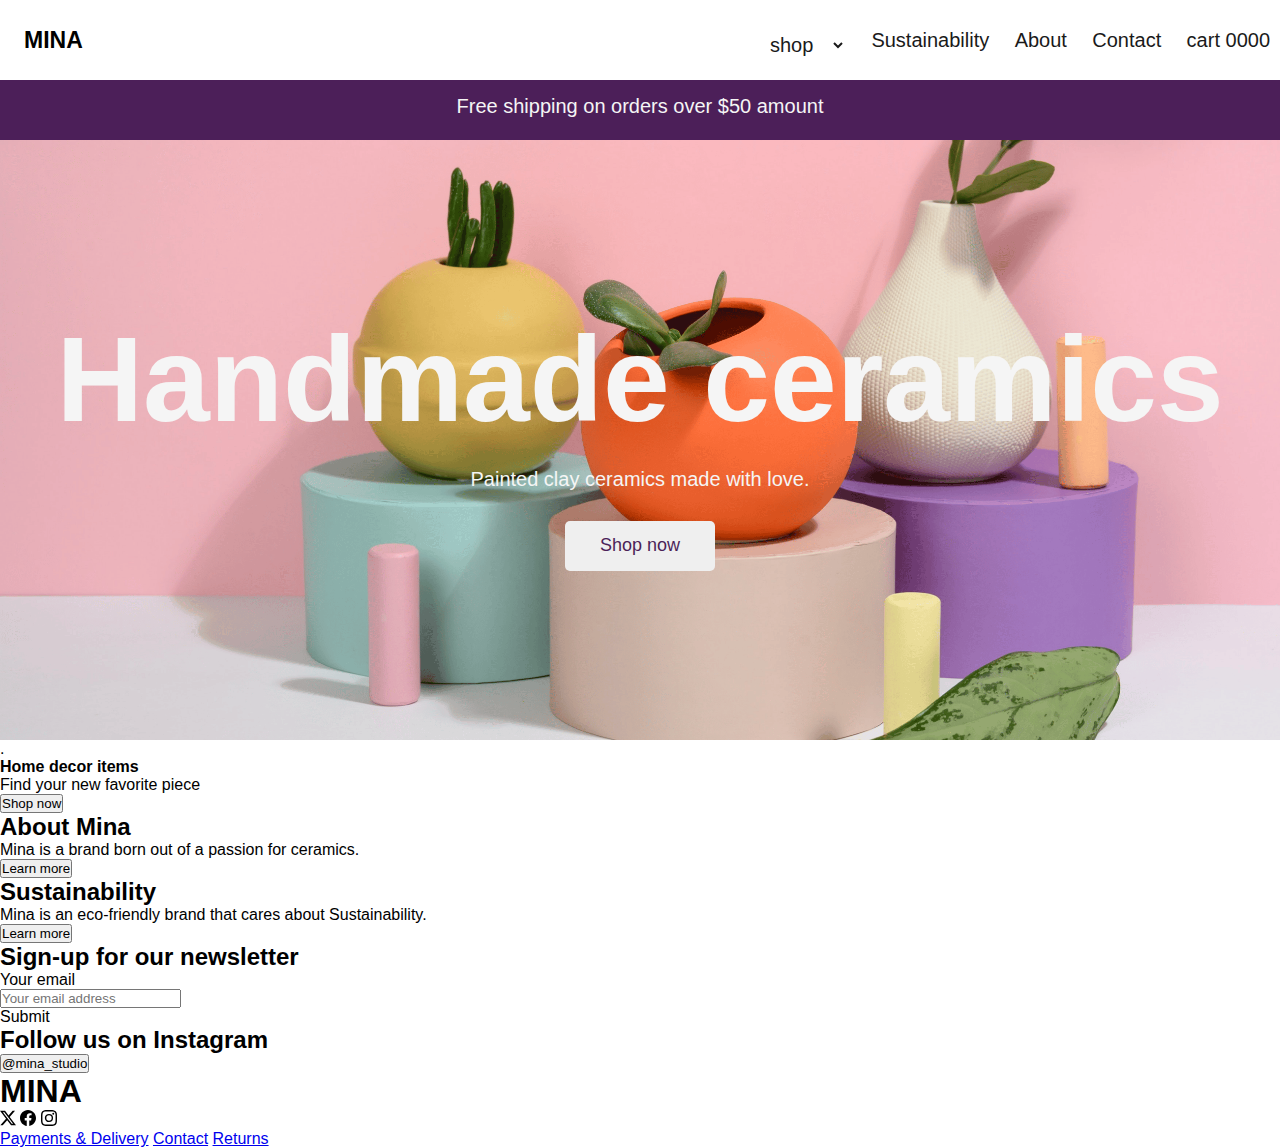
==== a.html @ c206e90a "Patrick" ====
<!DOCTYPE html>
<html lang="en">
    <head>
        <meta charset="UTF-8">
        <meta name="viewport" content="width=device-width, initial-scale=1.0">
        <title>ANOTHER</title>
        <link rel="stylesheet" href="a.css">
        <link href="https://cdn.jsdelivr.net/npm/bootstrap@5.3.2/dist/css/bootstrap.min.css" rel="stylesheet" integrity="sha384-T3c6CoIi6uLrA9TneNEoa7RxnatzjcDSCmG1MXxSR1GAsXEV/Dwwykc2MPK8M2HN" crossorigin="anonymous">
    </head>
    <body>
        <!-- FIRST HEAD -->
        <header>
            <div class="al">
                <div class="a"><h1>MINA</h1></div>
                <div class="r">
                    <select name="" id="">
                        <option value="">shop</option>
                        <option value="">All product</option>
                        <option value="">New collection</option>
                    </select>

                    <a href="">Sustainability</a>
                    <a href="">About</a>
                    <a href="">Contact</a>

                    <div class="">
                        cart 0000
                    </div>
                </div>
            </div>
        </header>

        <!-- SECOND HEAD -->
        <nav class="discount">
            <p>Free shipping on orders over $50 amount</p>
        </nav>

        <!-- HOME -->
        <section class="main">
            <h2 class="q">Handmade ceramics</h2>

            <p class="j">Painted clay ceramics made with love.</p>
                
            <button class="btn-1">Shop now</button>
        </section>

        <!-- MOST SOLD -->
        <section class="features">
            <div class="card">
                <div class="word"></div>
                <div class="pic">
                    <!-- IMAGE 1 -->
                    <div class="one">
                        <div class="tik">
                            <div class="yes"></div>
                        </div>
                        <div class="tok">
                            .
                        </div>
                    </div>

                    <!-- IMAGE 2 -->
                    <div class="two">
                        <div class="tik">
                            <div class="no"></div>
                            
                        </div>
                        <div class="tok"></div>  
                    </div>

                    <!-- IMAGE 3 -->
                    <div class="three">
                        <div class="tik">
                            <div class="maybe"></div>
                        </div>
                        <div class="tok"></div>
                    </div>

                    <!-- IMAGE 4 -->
                    <div class="four">
                        <div class="tik">
                            <div class="ok"></div>
                        </div>
                        <div class="tok"></div>
                    </div>

                </div>
            </div>
        </section>

        <!-- STORE -->
        <section class="explore">
            <div class="decor">
                <h4 class="b">Home decor items</h4>

                <p class="v">Find your new favorite piece</p>

                <button class="btn-1">Shop now</button>
            </div>
        </section>

        <!-- ABOUT -->
        <section class="info">
            <div class="character">
                <div class="first">
                    <div class="picture"></div>
                    <div class="advice">
                        <div class="big-5"><h2 class="dav">About Mina</h2></div>
        
                        <div class="small-1"><p class="id">Mina is a brand born out of a passion for ceramics.</p></div>
        
                        <button class="btn-0">Learn more</button>
                    </div>
                </div>

                <div class="second">
                    <div class="ture"></div>
                    <div class="advice">
                        <div class="big-5"><h2 class="dav">Sustainability</h2></div>
        
                        <div class="small-1"><p class="ido">Mina is an eco-friendly brand that cares about Sustainability.</p></div>
        
                        <button class="btn-0">Learn more</button>
                    </div>
                </div>
            </div>
        </section>

        <!-- SIGN -->
        <section class="sign">
            <div class="login">
                <div class="name"><h2 class="love">Sign-up for our newsletter</h2></div>
                <label for="">Your email</label><br>
                <input type="email" name="" id="alright" placeholder="Your email address">
                <div class="btn-2">Submit</div>
            </div>
        </section>

        <!-- CONTACT -->
        <section class="social">
            <div class="account">
                <div class="blue"><h2 class="love">Follow us on Instagram</h2></div>
                <div class="green">
                    <div class="gree"></div>
                    <div class="reen"></div>
                    <div class="gren"></div>
                </div>

                <button class="btn-0">@mina_studio</button>
            </div>
        </section>

        <!-- END -->
        <footer class="footer">
            <div class="botton">
                <div class="link-1">
                    <div class="bless"><h1>MINA</h1></div>
                    <div class="ing">
                        <svg xmlns="http://www.w3.org/2000/svg" width="16" height="16" fill="currentColor" class="bi bi-twitter-x" viewBox="0 0 16 16">
                            <path d="M12.6.75h2.454l-5.36 6.142L16 15.25h-4.937l-3.867-5.07-4.425 5.07H.316l5.733-6.57L0 .75h5.063l3.495 4.633L12.601.75Zm-.86 13.028h1.36L4.323 2.145H2.865z"/>
                          </svg>

                          <svg xmlns="http://www.w3.org/2000/svg" width="16" height="16" fill="currentColor" class="bi bi-facebook" viewBox="0 0 16 16">
                            <path d="M16 8.049c0-4.446-3.582-8.05-8-8.05C3.58 0-.002 3.603-.002 8.05c0 4.017 2.926 7.347 6.75 7.951v-5.625h-2.03V8.05H6.75V6.275c0-2.017 1.195-3.131 3.022-3.131.876 0 1.791.157 1.791.157v1.98h-1.009c-.993 0-1.303.621-1.303 1.258v1.51h2.218l-.354 2.326H9.25V16c3.824-.604 6.75-3.934 6.75-7.951"/>
                          </svg>

                        <svg xmlns="http://www.w3.org/2000/svg" width="16" height="16" fill="currentColor" class="bi bi-instagram" viewBox="0 0 16 16">
                            <path d="M8 0C5.829 0 5.556.01 4.703.048 3.85.088 3.269.222 2.76.42a3.9 3.9 0 0 0-1.417.923A3.9 3.9 0 0 0 .42 2.76C.222 3.268.087 3.85.048 4.7.01 5.555 0 5.827 0 8.001c0 2.172.01 2.444.048 3.297.04.852.174 1.433.372 1.942.205.526.478.972.923 1.417.444.445.89.719 1.416.923.51.198 1.09.333 1.942.372C5.555 15.99 5.827 16 8 16s2.444-.01 3.298-.048c.851-.04 1.434-.174 1.943-.372a3.9 3.9 0 0 0 1.416-.923c.445-.445.718-.891.923-1.417.197-.509.332-1.09.372-1.942C15.99 10.445 16 10.173 16 8s-.01-2.445-.048-3.299c-.04-.851-.175-1.433-.372-1.941a3.9 3.9 0 0 0-.923-1.417A3.9 3.9 0 0 0 13.24.42c-.51-.198-1.092-.333-1.943-.372C10.443.01 10.172 0 7.998 0zm-.717 1.442h.718c2.136 0 2.389.007 3.232.046.78.035 1.204.166 1.486.275.373.145.64.319.92.599s.453.546.598.92c.11.281.24.705.275 1.485.039.843.047 1.096.047 3.231s-.008 2.389-.047 3.232c-.035.78-.166 1.203-.275 1.485a2.5 2.5 0 0 1-.599.919c-.28.28-.546.453-.92.598-.28.11-.704.24-1.485.276-.843.038-1.096.047-3.232.047s-2.39-.009-3.233-.047c-.78-.036-1.203-.166-1.485-.276a2.5 2.5 0 0 1-.92-.598 2.5 2.5 0 0 1-.6-.92c-.109-.281-.24-.705-.275-1.485-.038-.843-.046-1.096-.046-3.233s.008-2.388.046-3.231c.036-.78.166-1.204.276-1.486.145-.373.319-.64.599-.92s.546-.453.92-.598c.282-.11.705-.24 1.485-.276.738-.034 1.024-.044 2.515-.045zm4.988 1.328a.96.96 0 1 0 0 1.92.96.96 0 0 0 0-1.92m-4.27 1.122a4.109 4.109 0 1 0 0 8.217 4.109 4.109 0 0 0 0-8.217m0 1.441a2.667 2.667 0 1 1 0 5.334 2.667 2.667 0 0 1 0-5.334"/>
                        </svg>
                    </div>
                </div>
                <div class="link-2">
                    <a href="#" class="money" style="padding-top: 6%;">Payments & Delivery</a>
                    <a href="#" class="money">Contact</a>
                    <a href="#" class="money">Returns</a>
                </div>
            </div>
        </footer>
        <script src="https://cdn.jsdelivr.net/npm/bootstrap@5.3.2/dist/js/bootstrap.bundle.min.js" integrity="sha384-C6RzsynM9kWDrMNeT87bh95OGNyZPhcTNXj1NW7RuBCsyN/o0jlpcV8Qyq46cDfL" crossorigin="anonymous"></script>
    </body>
</html>
---- a.css ----
*{
    margin: 0;
    padding: 0;
    box-sizing: border-box;
    font-family: sans-serif;
}

.al {
    display: flex;
    justify-content: space-between;
    background-color: transparent;
    padding: 25px 10px;
    height: 80px;
}

.a{
    width: 10%;
    height: 40px;
    /* background-color: pink; */
}

.a h1 {
    /* font-family: sans-serif; */
    font-weight: 900;
    font-size: 23px;
    padding: 2px;
    padding-left: 14px;
}

.r {
    width: 40%;
    height: 40px;
    background-color: transparent;
    display: flex;
    color: rgb(26, 26, 26);
    justify-content: space-between;
}

.r a{
    color: rgb(26, 26, 26);
    font-size: 20px;
    text-decoration: none;
    margin-top: 4px;
}

.r select{
    border: none;
    background-color: transparent;
    color: rgb(26, 26, 26);
    font-size: 20px;
    width: 80px;
}

.r div{
    margin-top: 4px;
    font-size: 20px;
}

.discount {
    width: 100%;
    height: 60px;
    background-color: rgb(76, 31, 89);
}

.discount p{
    text-align: center;
    color: whitesmoke;
    font-size: 20px;
    font-weight: 300;
    padding-top: 15px;
}

.main {
    width: 100%;
    height: 600px;
    background-image: url(assets/images/mainframe.jpg);
    background-size: cover;
    display: flex;
    flex-direction: column;
    justify-content: center;
    align-items: center;
    gap: 20px;
}

.main h2{
    font-size: 120px;
    color: whitesmoke;
}

.main p{
    font-size: 20px;
    color: whitesmoke;
}

.main button{
    width: 150px;
    height: 50px;
    font-size: 18px;
    color: rgb(76, 31, 89);
    border: none;
    border-radius: 5px;
    margin-top: 10px;
}
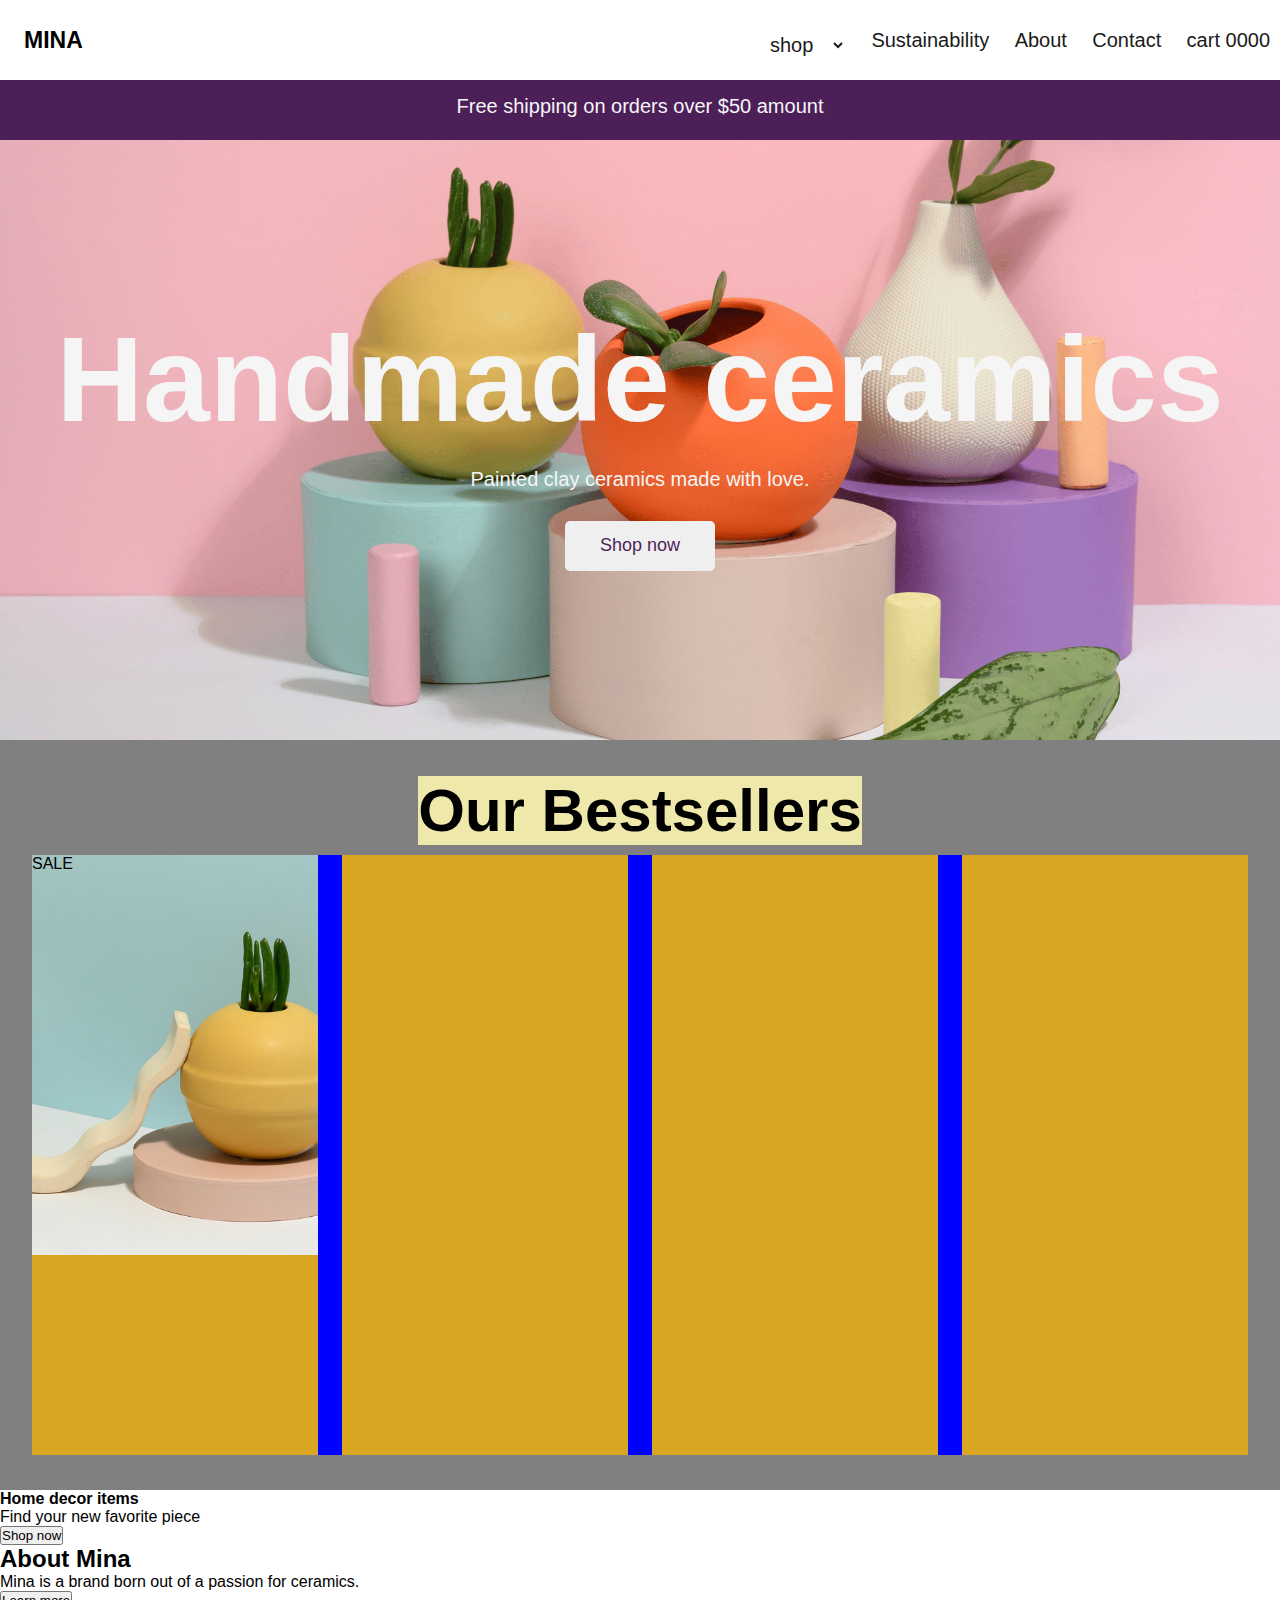
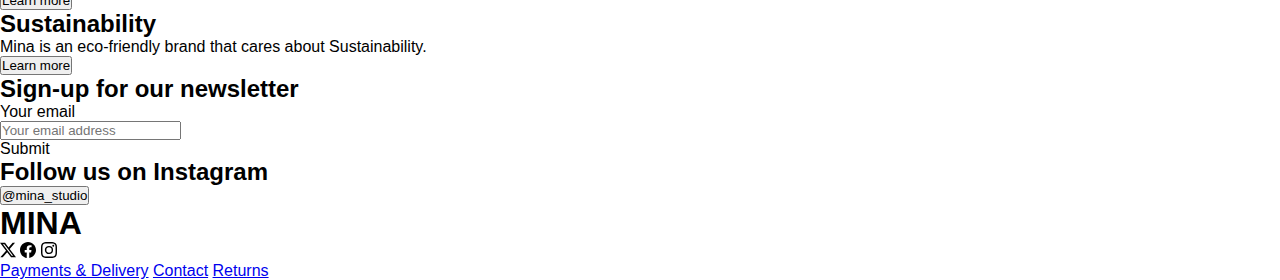
==== commit bad1c3ff: "pat" ====
--- a/a.html
+++ b/a.html
@@ -46,46 +46,24 @@
 
         <!-- MOST SOLD -->
         <section class="features">
-            <div class="card">
-                <div class="word"></div>
-                <div class="pic">
-                    <!-- IMAGE 1 -->
+                <h1>Our Bestsellers</h1>
+                <div class="features-cards">
+                    <!-- IMAGE-1 -->
                     <div class="one">
-                        <div class="tik">
-                            <div class="yes"></div>
-                        </div>
-                        <div class="tok">
-                            .
+                        <div class="pic">
+                            <p>SALE</p>
                         </div>
                     </div>
 
-                    <!-- IMAGE 2 -->
-                    <div class="two">
-                        <div class="tik">
-                            <div class="no"></div>
-                            
-                        </div>
-                        <div class="tok"></div>  
-                    </div>
+                    <!-- IMAGE-2 -->
+                    <div></div>
 
-                    <!-- IMAGE 3 -->
-                    <div class="three">
-                        <div class="tik">
-                            <div class="maybe"></div>
-                        </div>
-                        <div class="tok"></div>
-                    </div>
+                    <!-- IMAGE-3 -->
+                    <div></div>
 
-                    <!-- IMAGE 4 -->
-                    <div class="four">
-                        <div class="tik">
-                            <div class="ok"></div>
-                        </div>
-                        <div class="tok"></div>
-                    </div>
-
+                    <!-- IMAGE-4 -->
+                    <div></div>
                 </div>
-            </div>
         </section>
 
         <!-- STORE -->
--- a/a.css
+++ b/a.css
@@ -102,3 +102,39 @@
     margin-top: 10px;
 }
 
+.features{
+    width: 100%;
+    height: 750px;
+    background-color: gray;
+    display: flex;
+    flex-direction: column;
+    justify-content: center;
+    align-items: center;
+    gap: 10px;
+}
+
+.features h1{
+    background-color: palegoldenrod;
+    font-size: 60px;
+}
+
+.features .features-cards{
+    width: 95%;
+    height: 600px;
+    background-color: blue;
+    display: flex;
+    justify-content: space-between;
+}
+
+.features .features-cards div{
+    width: 23.5%;
+    height: 600px;
+    background-color: goldenrod;
+}
+
+.features-cards .one .pic{
+    width: 100%;
+    height: 400px;
+    background-image: url(assets/images/candyflowerpot.jpg);
+    background-size: cover;   
+}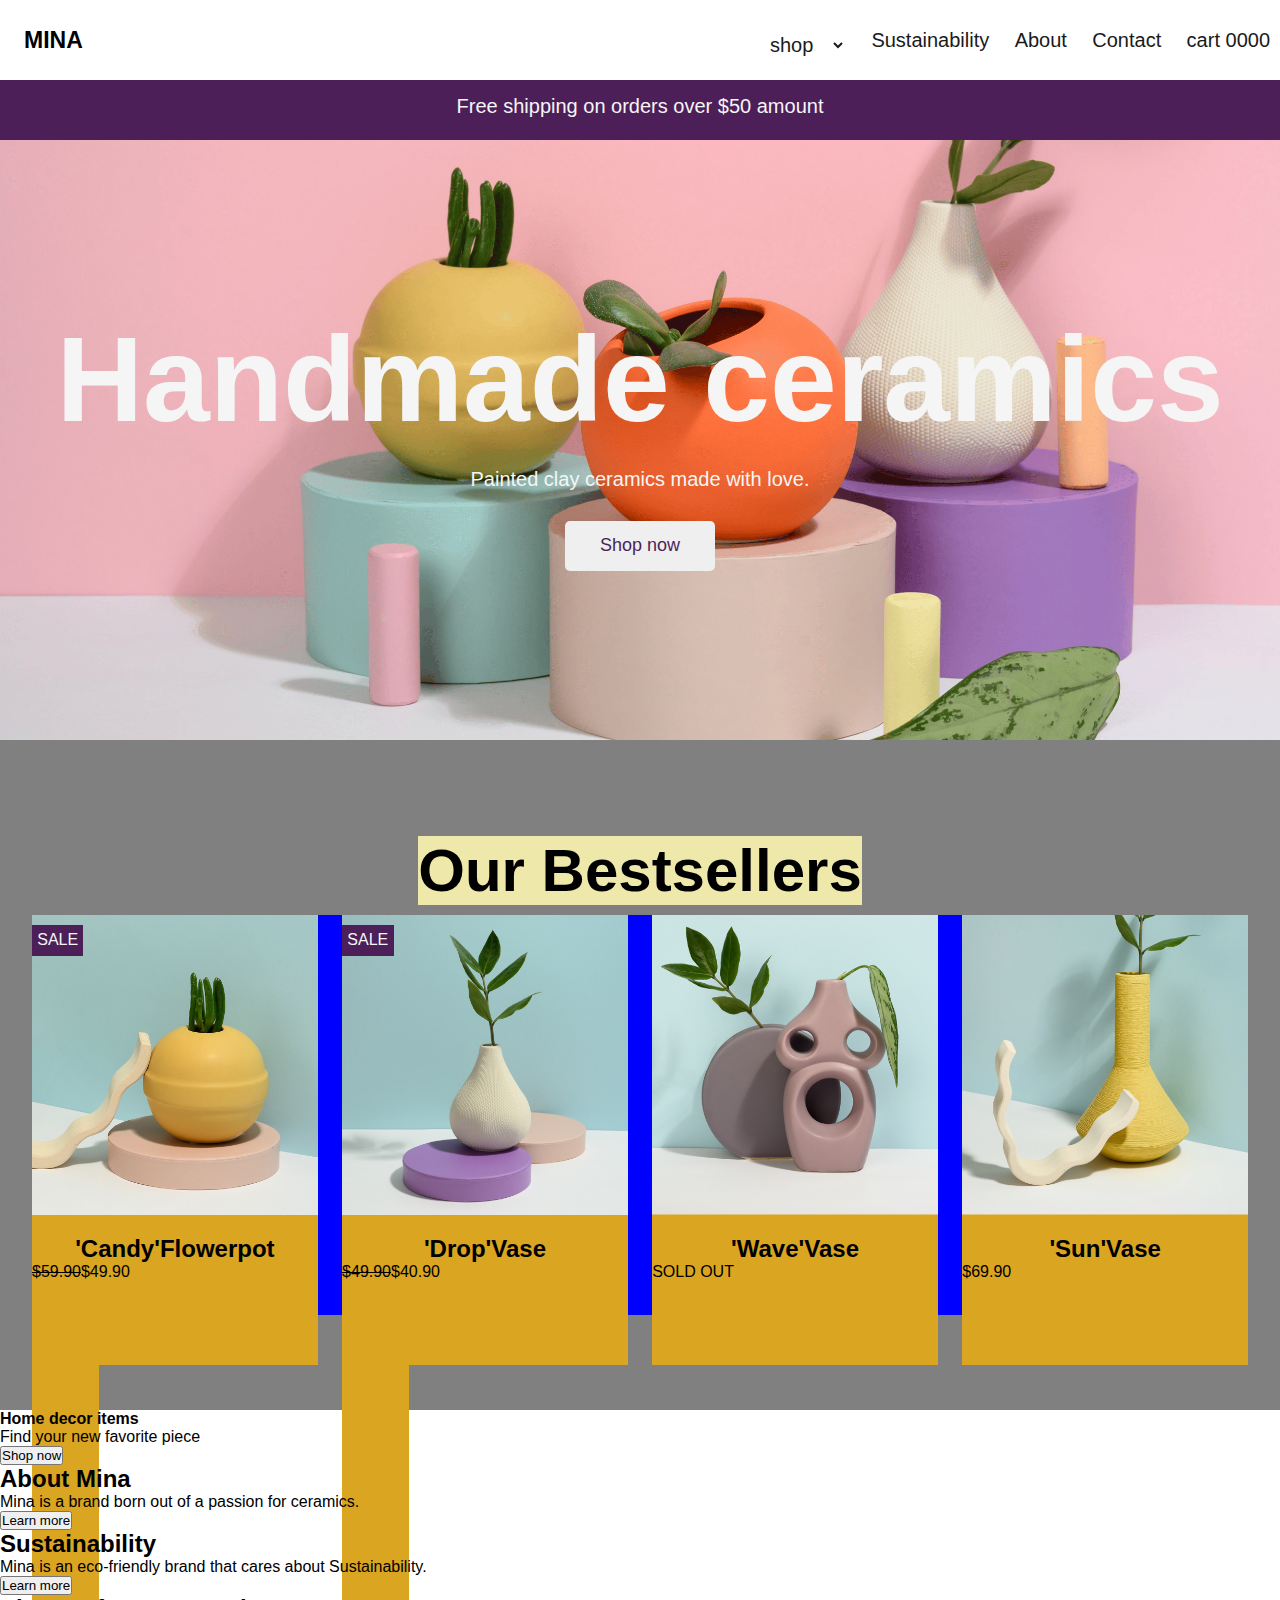
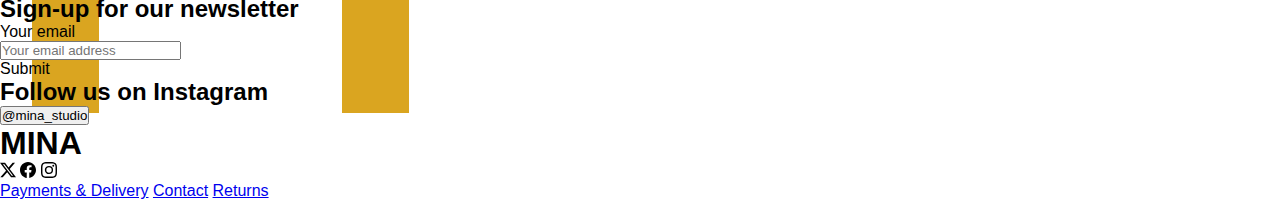
==== commit 9c63c0ed: "learn" ====
--- a/a.html
+++ b/a.html
@@ -51,18 +51,44 @@
                     <!-- IMAGE-1 -->
                     <div class="one">
                         <div class="pic">
-                            <p>SALE</p>
+                            <p class="sale">SALE</p>
+                        </div>
+                        <h2>'Candy'Flowerpot</h2>
+
+                        <div class="amount">
+                            <p class="line">$59.90</p>
+                            <p class="non">$49.90</p>
                         </div>
                     </div>
 
                     <!-- IMAGE-2 -->
-                    <div></div>
+                    <div class="two">
+                        <div class="pic">
+                            <p class="sale" >SALE</p>
+                        </div>
+                        <h2>'Drop'Vase</h2>
+
+                        <div class="amount">
+                            <p class="line">$49.90</p>
+                            <p class="non">$40.90</p>
+                        </div>
+                    </div>
 
                     <!-- IMAGE-3 -->
-                    <div></div>
+                    <div class="three">
+                        <div class="pic">
+                        </div>
+                        <h2>'Wave'Vase</h2>
+                        <p class="">SOLD OUT</p>
+                    </div>
 
                     <!-- IMAGE-4 -->
-                    <div></div>
+                    <div class="four">
+                        <div class="pic">
+                        </div>
+                        <h2>'Sun'Vase</h2>
+                        <p class="">$69.90</p>
+                    </div>
                 </div>
         </section>
 
--- a/a.css
+++ b/a.css
@@ -104,7 +104,7 @@
 
 .features{
     width: 100%;
-    height: 750px;
+    height: 670px;
     background-color: gray;
     display: flex;
     flex-direction: column;
@@ -120,7 +120,7 @@
 
 .features .features-cards{
     width: 95%;
-    height: 600px;
+    height: 400px;
     background-color: blue;
     display: flex;
     justify-content: space-between;
@@ -128,13 +128,85 @@
 
 .features .features-cards div{
     width: 23.5%;
-    height: 600px;
+    height: 450px;
     background-color: goldenrod;
 }
 
 .features-cards .one .pic{
     width: 100%;
-    height: 400px;
+    height: 300px;
     background-image: url(assets/images/candyflowerpot.jpg);
     background-size: cover;   
+    padding-top: 10px;
+}
+
+.features-cards .one .sale {
+    width: 18%;
+    height: 11%;
+    background-color: rgb(76, 31, 89);
+    display: flex;
+    justify-content: center;
+    align-items: center;
+    color: whitesmoke;
+}
+
+ .features-cards .amount{
+    display: flex;
+    justify-content: space-between;
+    flex-direction: row;
+    width: 100%;
+    height: 5%;
+    background: #000;
+    background-color: green;
+} 
+
+.features-cards .amount .line{
+    display: flex;
+    justify-content: space-between;
+    flex-direction: row;
+    text-decoration: line-through;
+} 
+
+.features-cards .amount .non{
+    float: right;
+    display: flex; 
+    justify-content: center; 
+}
+
+.features-cards .two .pic{
+    width: 100%;
+    height: 300px;
+    background-image: url(assets/images/dropvase.jpg);
+    background-size: cover;   
+    padding-top: 10px;
+}
+
+.features-cards h2{
+    display: flex;
+    justify-content: center;
+    margin-top: 7%;
+}
+
+.features-cards .two .sale {
+    width: 18%;
+    height: 11%;
+    background-color: rgb(76, 31, 89);
+    display: flex;
+    justify-content: center;
+    align-items: center;
+    color: whitesmoke;
+}
+
+.features-cards .three .pic{
+    width: 100%;
+    height: 300px;
+    background-image: url(assets/images/wavevast.jpg);
+    background-size: cover;   
+}
+
+.features-cards .four .pic{
+    width: 100%;
+    height: 300px;
+    background-image: url(assets/images/sunvase.jpg);
+    background-size: cover;   
 }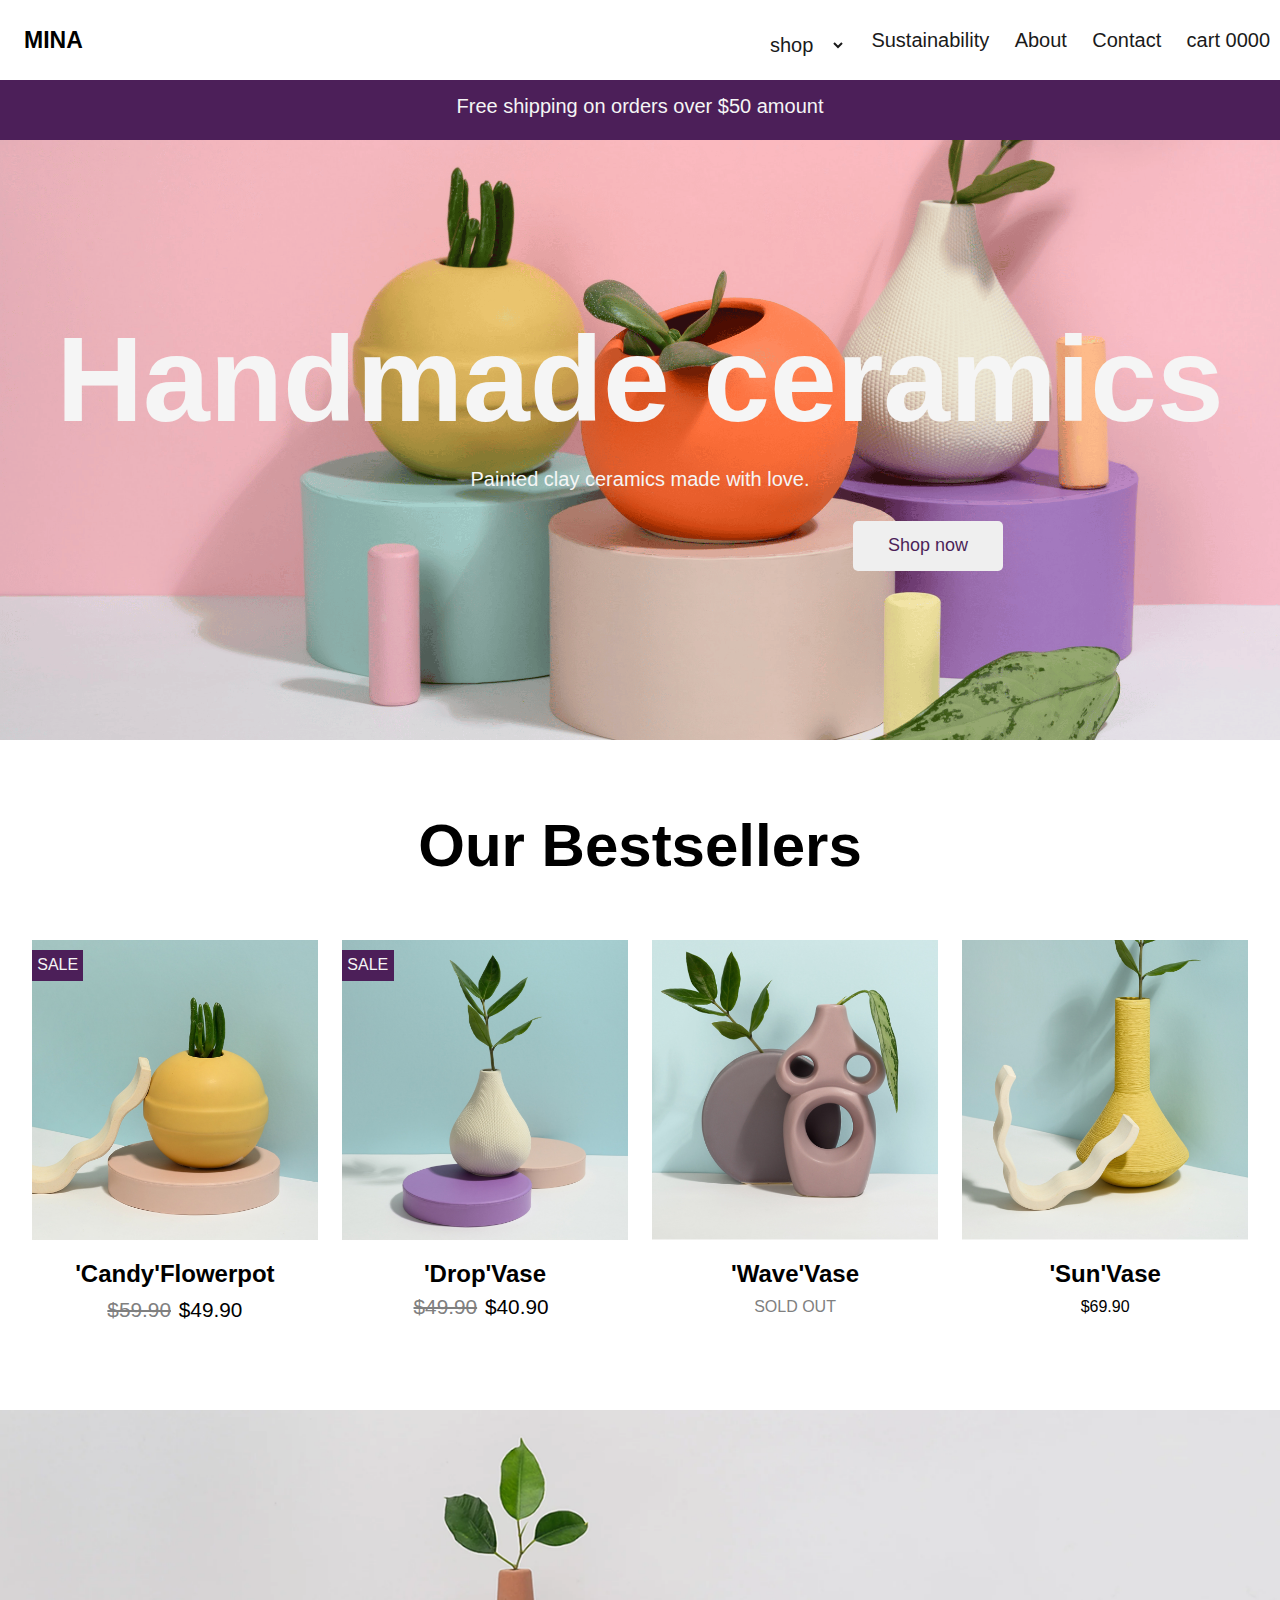
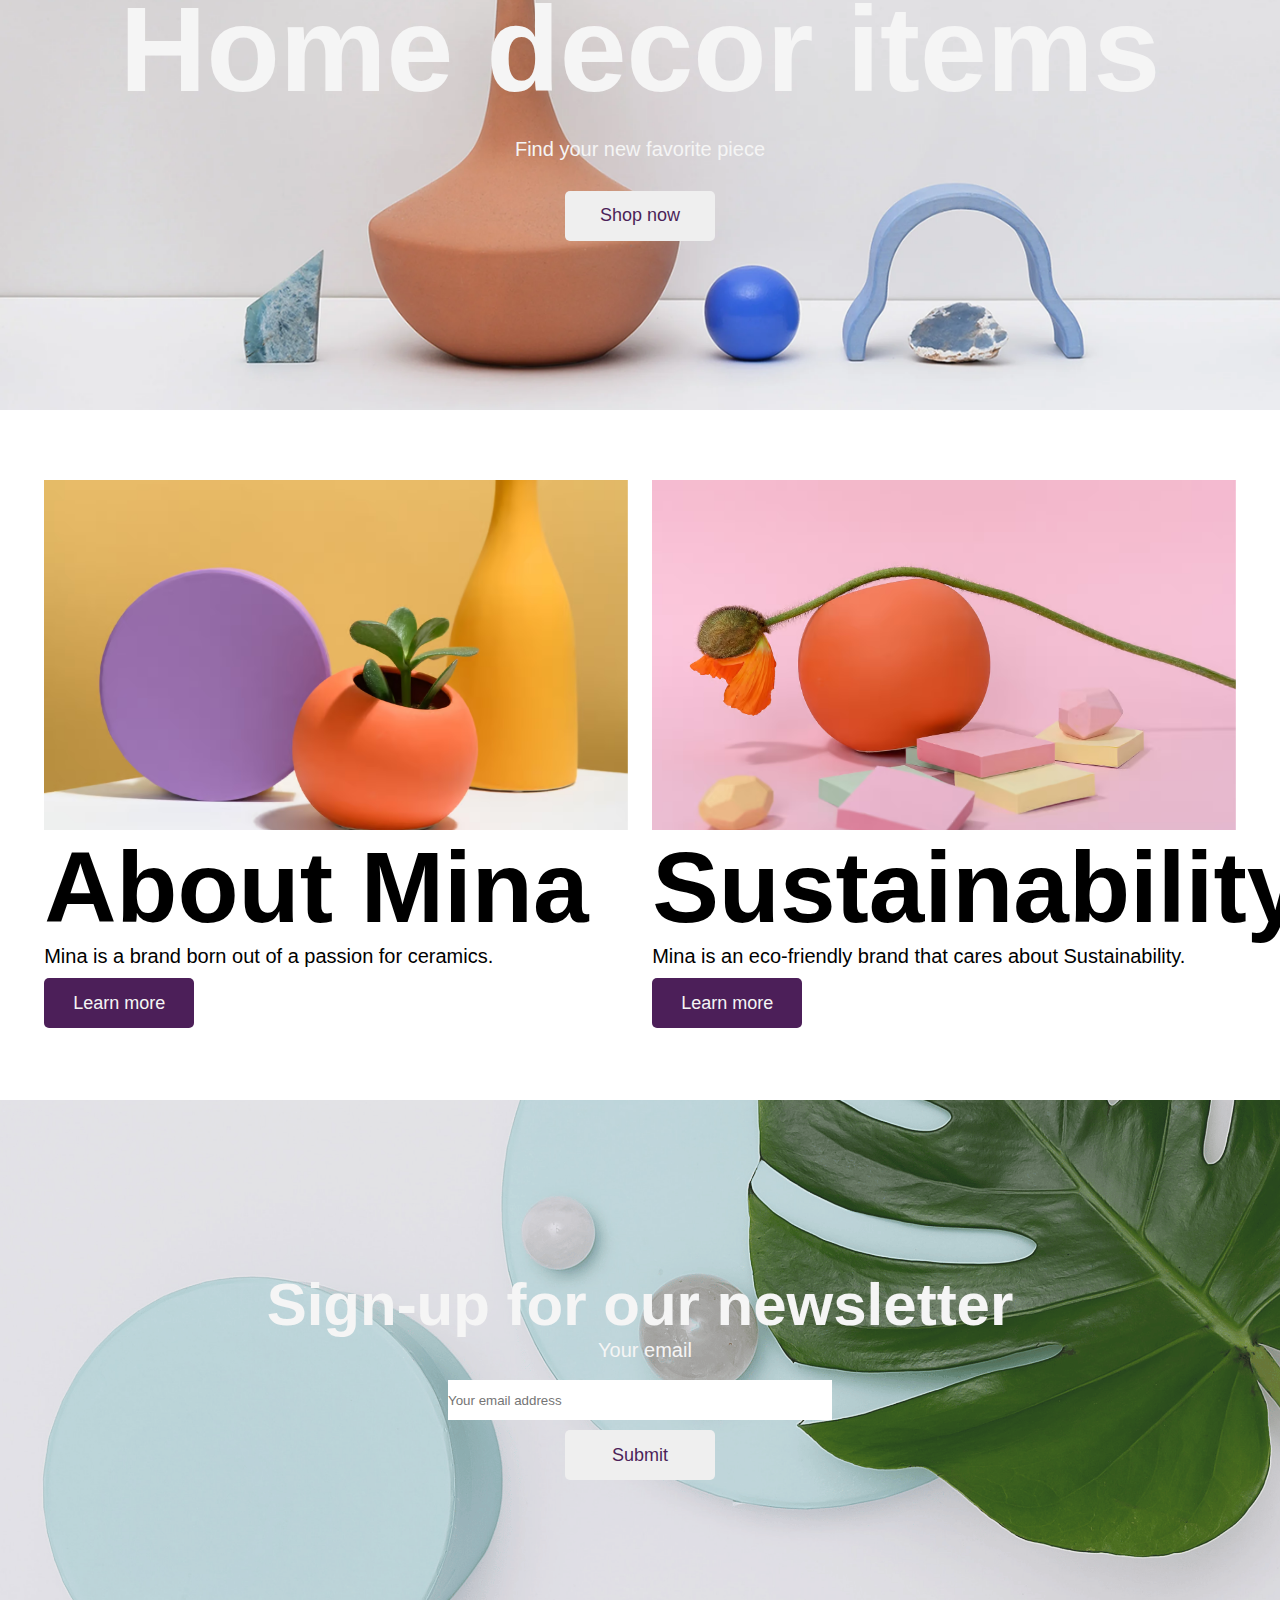
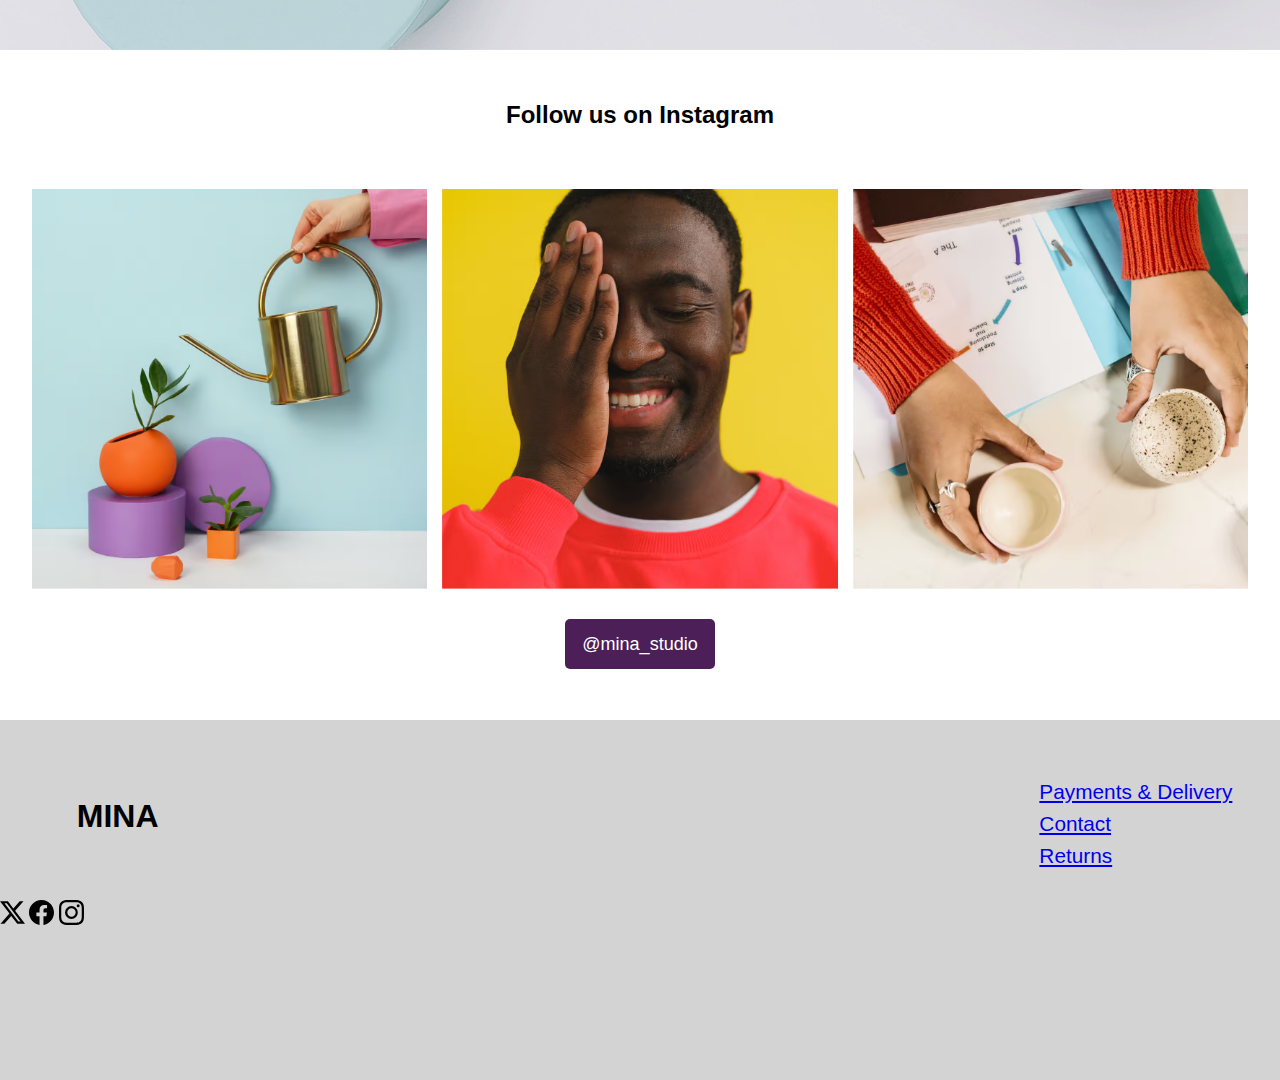
==== commit fc489d50: "Lucia" ====
--- a/a.html
+++ b/a.html
@@ -55,9 +55,13 @@
                         </div>
                         <h2>'Candy'Flowerpot</h2>
 
-                        <div class="amount">
-                            <p class="line">$59.90</p>
-                            <p class="non">$49.90</p>
+                        <div class="contai">
+                            <div class="div-1" >
+                                <p class="car">$59.90</p>
+                            </div>
+                            <div class="div-2">
+                                <p class="car">$49.90</p>
+                            </div>
                         </div>
                     </div>
 
@@ -68,9 +72,13 @@
                         </div>
                         <h2>'Drop'Vase</h2>
 
-                        <div class="amount">
-                            <p class="line">$49.90</p>
-                            <p class="non">$40.90</p>
+                        <div class="contai">
+                            <div class="div-1" id="car">
+                                <p>$49.90</p>
+                            </div>
+                            <div class="div-2" id="car">
+                                <p>$40.90</p>
+                            </div>
                         </div>
                     </div>
 
@@ -79,7 +87,7 @@
                         <div class="pic">
                         </div>
                         <h2>'Wave'Vase</h2>
-                        <p class="">SOLD OUT</p>
+                        <p class="car" style="color: gray;">SOLD OUT</p>
                     </div>
 
                     <!-- IMAGE-4 -->
@@ -87,20 +95,18 @@
                         <div class="pic">
                         </div>
                         <h2>'Sun'Vase</h2>
-                        <p class="">$69.90</p>
+                        <p class="car">$69.90</p>
                     </div>
                 </div>
         </section>
 
         <!-- STORE -->
         <section class="explore">
-            <div class="decor">
-                <h4 class="b">Home decor items</h4>
+                <h2>Home decor items</h2>
 
-                <p class="v">Find your new favorite piece</p>
+                <p>Find your new favorite piece</p>
 
-                <button class="btn-1">Shop now</button>
-            </div>
+                <button>Shop now</button>
         </section>
 
         <!-- ABOUT -->
@@ -109,22 +115,22 @@
                 <div class="first">
                     <div class="picture"></div>
                     <div class="advice">
-                        <div class="big-5"><h2 class="dav">About Mina</h2></div>
+                        <h2>About Mina</h2>
         
-                        <div class="small-1"><p class="id">Mina is a brand born out of a passion for ceramics.</p></div>
+                        <p>Mina is a brand born out of a passion for ceramics.</p>
         
-                        <button class="btn-0">Learn more</button>
+                        <button>Learn more</button>
                     </div>
                 </div>
 
                 <div class="second">
                     <div class="ture"></div>
                     <div class="advice">
-                        <div class="big-5"><h2 class="dav">Sustainability</h2></div>
+                        <h2>Sustainability</h2>
         
-                        <div class="small-1"><p class="ido">Mina is an eco-friendly brand that cares about Sustainability.</p></div>
+                        <p>Mina is an eco-friendly brand that cares about Sustainability.</p>
         
-                        <button class="btn-0">Learn more</button>
+                        <button>Learn more</button>
                     </div>
                 </div>
             </div>
@@ -132,26 +138,24 @@
 
         <!-- SIGN -->
         <section class="sign">
-            <div class="login">
-                <div class="name"><h2 class="love">Sign-up for our newsletter</h2></div>
+                <h2>Sign-up for our newsletter</h2>
                 <label for="">Your email</label><br>
                 <input type="email" name="" id="alright" placeholder="Your email address">
-                <div class="btn-2">Submit</div>
-            </div>
+                <button>Submit</button>
         </section>
 
         <!-- CONTACT -->
         <section class="social">
-            <div class="account">
-                <div class="blue"><h2 class="love">Follow us on Instagram</h2></div>
+            <div class="alright">
+                <h2 class="love">Follow us on Instagram</h2></div>
                 <div class="green">
                     <div class="gree"></div>
                     <div class="reen"></div>
                     <div class="gren"></div>
                 </div>
 
-                <button class="btn-0">@mina_studio</button>
-            </div>
+                <button>@mina_studio</button>
+                </div>
         </section>
 
         <!-- END -->
@@ -160,15 +164,15 @@
                 <div class="link-1">
                     <div class="bless"><h1>MINA</h1></div>
                     <div class="ing">
-                        <svg xmlns="http://www.w3.org/2000/svg" width="16" height="16" fill="currentColor" class="bi bi-twitter-x" viewBox="0 0 16 16">
+                        <svg xmlns="http://www.w3.org/2000/svg" width="25" height="25" fill="currentColor" class="bi bi-twitter-x" viewBox="0 0 16 16">
                             <path d="M12.6.75h2.454l-5.36 6.142L16 15.25h-4.937l-3.867-5.07-4.425 5.07H.316l5.733-6.57L0 .75h5.063l3.495 4.633L12.601.75Zm-.86 13.028h1.36L4.323 2.145H2.865z"/>
                           </svg>
 
-                          <svg xmlns="http://www.w3.org/2000/svg" width="16" height="16" fill="currentColor" class="bi bi-facebook" viewBox="0 0 16 16">
+                          <svg xmlns="http://www.w3.org/2000/svg" width="25" height="25" fill="currentColor" class="bi bi-facebook" viewBox="0 0 16 16">
                             <path d="M16 8.049c0-4.446-3.582-8.05-8-8.05C3.58 0-.002 3.603-.002 8.05c0 4.017 2.926 7.347 6.75 7.951v-5.625h-2.03V8.05H6.75V6.275c0-2.017 1.195-3.131 3.022-3.131.876 0 1.791.157 1.791.157v1.98h-1.009c-.993 0-1.303.621-1.303 1.258v1.51h2.218l-.354 2.326H9.25V16c3.824-.604 6.75-3.934 6.75-7.951"/>
                           </svg>
 
-                        <svg xmlns="http://www.w3.org/2000/svg" width="16" height="16" fill="currentColor" class="bi bi-instagram" viewBox="0 0 16 16">
+                        <svg xmlns="http://www.w3.org/2000/svg" width="25" height="25" fill="currentColor" class="bi bi-instagram" viewBox="0 0 16 16">
                             <path d="M8 0C5.829 0 5.556.01 4.703.048 3.85.088 3.269.222 2.76.42a3.9 3.9 0 0 0-1.417.923A3.9 3.9 0 0 0 .42 2.76C.222 3.268.087 3.85.048 4.7.01 5.555 0 5.827 0 8.001c0 2.172.01 2.444.048 3.297.04.852.174 1.433.372 1.942.205.526.478.972.923 1.417.444.445.89.719 1.416.923.51.198 1.09.333 1.942.372C5.555 15.99 5.827 16 8 16s2.444-.01 3.298-.048c.851-.04 1.434-.174 1.943-.372a3.9 3.9 0 0 0 1.416-.923c.445-.445.718-.891.923-1.417.197-.509.332-1.09.372-1.942C15.99 10.445 16 10.173 16 8s-.01-2.445-.048-3.299c-.04-.851-.175-1.433-.372-1.941a3.9 3.9 0 0 0-.923-1.417A3.9 3.9 0 0 0 13.24.42c-.51-.198-1.092-.333-1.943-.372C10.443.01 10.172 0 7.998 0zm-.717 1.442h.718c2.136 0 2.389.007 3.232.046.78.035 1.204.166 1.486.275.373.145.64.319.92.599s.453.546.598.92c.11.281.24.705.275 1.485.039.843.047 1.096.047 3.231s-.008 2.389-.047 3.232c-.035.78-.166 1.203-.275 1.485a2.5 2.5 0 0 1-.599.919c-.28.28-.546.453-.92.598-.28.11-.704.24-1.485.276-.843.038-1.096.047-3.232.047s-2.39-.009-3.233-.047c-.78-.036-1.203-.166-1.485-.276a2.5 2.5 0 0 1-.92-.598 2.5 2.5 0 0 1-.6-.92c-.109-.281-.24-.705-.275-1.485-.038-.843-.046-1.096-.046-3.233s.008-2.388.046-3.231c.036-.78.166-1.204.276-1.486.145-.373.319-.64.599-.92s.546-.453.92-.598c.282-.11.705-.24 1.485-.276.738-.034 1.024-.044 2.515-.045zm4.988 1.328a.96.96 0 1 0 0 1.92.96.96 0 0 0 0-1.92m-4.27 1.122a4.109 4.109 0 1 0 0 8.217 4.109 4.109 0 0 0 0-8.217m0 1.441a2.667 2.667 0 1 1 0 5.334 2.667 2.667 0 0 1 0-5.334"/>
                         </svg>
                     </div>
--- a/a.css
+++ b/a.css
@@ -70,6 +70,7 @@
     padding-top: 15px;
 }
 
+/* HOME */
 .main {
     width: 100%;
     height: 600px;
@@ -102,10 +103,11 @@
     margin-top: 10px;
 }
 
+/* MOST SOLD */
 .features{
     width: 100%;
     height: 670px;
-    background-color: gray;
+    background-color: transparent;
     display: flex;
     flex-direction: column;
     justify-content: center;
@@ -114,22 +116,41 @@
 }
 
 .features h1{
-    background-color: palegoldenrod;
+    background-color: transparent;
     font-size: 60px;
 }
 
 .features .features-cards{
     width: 95%;
     height: 400px;
-    background-color: blue;
+    margin-top: 50px;
+    background-color: transparent;
     display: flex;
     justify-content: space-between;
 }
 
-.features .features-cards div{
+.features .features-cards .one{
     width: 23.5%;
     height: 450px;
-    background-color: goldenrod;
+    background-color: transparent;
+}
+
+.features .features-cards .two{
+    width: 23.5%;
+    height: 450px;
+    background-color: transparent;
+}
+
+.features .features-cards .three{
+    width: 23.5%;
+    height: 450px;
+    background-color: transparent;
+}
+
+.features .features-cards .four{
+    width: 23.5%;
+    height: 450px;
+    background-color: transparent;
 }
 
 .features-cards .one .pic{
@@ -150,27 +171,33 @@
     color: whitesmoke;
 }
 
- .features-cards .amount{
-    display: flex;
+ .features-cards .more{
+    /* display: flex;
     justify-content: space-between;
-    flex-direction: row;
-    width: 100%;
-    height: 5%;
-    background: #000;
-    background-color: green;
+    flex-direction: row-reverse; */
+    width: 100%;
+    height: 4px;
+    /* background: #000;
+    background-color: green; */
 } 
 
-.features-cards .amount .line{
+.features-cards .more .line{
     display: flex;
     justify-content: space-between;
-    flex-direction: row;
+    flex-direction: column;
     text-decoration: line-through;
 } 
 
-.features-cards .amount .non{
-    float: right;
+.features-cards .more p{
     display: flex; 
     justify-content: center; 
+}
+
+.amounts {
+    /* background-color: green; */
+    width: 100%;
+    height: 10px;
+
 }
 
 .features-cards .two .pic{
@@ -209,4 +236,295 @@
     height: 300px;
     background-image: url(assets/images/sunvase.jpg);
     background-size: cover;   
+}
+
+.car {
+    display: flex;
+    justify-content: center;
+    align-items: center;
+    margin-top: 10px;
+    background-color: transparent;
+}
+
+.div-1 {
+    width: 50%;
+    height: 50px;
+    padding-left: 25%;
+    text-decoration: line-through;
+    color: gray;
+}
+
+.div-2 {
+    width: 50%;
+    height: 50px;
+    padding-right: 25%;
+}
+
+.contai{
+    display: flex;
+    justify-content: space-evenly;
+    width: 100%;
+    min-height: 50px;
+    margin-bottom: 10px;
+    font-size: 130%;
+}
+
+#car{
+    margin-top: 7px;
+}
+
+/* STORE */
+.explore{
+    width: 100%;
+    height: 600px;
+    background-image: url(assets/images/homedecor.jpg);
+    background-size: cover;
+    display: flex;
+    flex-direction: column;
+    justify-content: center;
+    align-items: center;
+    gap: 20px;
+}
+
+.explore h2{
+    font-size: 120px;
+    color: whitesmoke;
+}
+
+.explore p{
+    font-size: 20px;
+    color: whitesmoke;
+}
+
+.explore button{
+    width: 150px;
+    height: 50px;
+    font-size: 18px;
+    color: rgb(76, 31, 89);
+    border: none;
+    border-radius: 5px;
+    margin-top: 10px;
+}
+
+.info {
+    width: 100%;
+    height: 690px;
+    display: flex;
+    justify-content: center;
+    align-items: center;
+}
+
+/* ABOUT */
+.character {
+    width: 95%;
+    height: 600px;
+    margin-top: 50px;
+    display: flex;
+    justify-content: space-around;
+    align-items: center;
+}
+
+.first{
+    width: 48%;
+    height: 600px;
+}
+
+.picture{
+    width: 100%;
+    height: 350px;
+    background-image: url(assets/images/about.jpg);
+    background-size: cover;   
+    padding-top: 10px;
+}
+
+.ture{
+    width: 100%;
+    height: 350px;
+    background-image: url(assets/images/sustainability.jpg);
+    background-size: cover;   
+    padding-top: 10px;
+}
+
+.second {
+    width: 48%;
+    height: 600px;
+}
+
+.advice h2{
+    font-size: 100px;
+}
+
+.advice p{
+    font-size: 20px;
+}
+
+.advice button {
+    width: 150px;
+    height: 50px;
+    font-size: 18px;
+    color: whitesmoke;
+    background-color: rgb(76, 31, 89);
+    border: none;
+    border-radius: 5px;
+    margin-top: 10px;
+}
+
+/* SIGN */
+.sign{
+    width: 100%;
+    height: 550px;
+    background-image: url(assets/images/signup.jpg);
+    background-size: cover;
+    display: flex;
+    flex-direction: column;
+    justify-content: center;
+    align-items: center;
+}
+
+.sign h2{
+    font-size: 60px;
+    font-weight: 550;
+    color: whitesmoke;
+}
+
+.sign label{
+    font-size: 20px;
+    color: whitesmoke;
+    margin-left: 10px;
+}
+.sign input {
+    width: 30%;
+    height: 40px;
+    display: flex;
+    justify-content: center;
+    align-items: center;
+    border: none;
+}
+
+.sign button{
+    width: 150px;
+    height: 50px;
+    font-size: 18px;
+    color: rgb(76, 31, 89);
+    border: none;
+    border-radius: 5px;
+    margin-top: 10px;
+}
+
+/* CONTACT */
+.social{
+    width: 100%;
+    height: 670px;
+    background-color: transparent;
+    display: flex;
+    flex-direction: column;
+    justify-content: center;
+    align-items: center;
+    gap: 10px;
+}
+
+.social h1{
+    background-color: transparent;
+    font-size: 60px;
+}
+
+.social .green{
+    width: 95%;
+    height: 400px;
+    margin-top: 50px;
+    background-color: transparent;
+    display: flex;
+    justify-content: space-between;
+}
+
+.social .gree{
+    width: 32.5%;
+    height: 400px;
+    background-color: transparent;
+    background-image: url(assets/images/watering.jpg);
+    background-size: cover;
+}
+
+.social .reen{
+    width: 32.5%;
+    height: 400px;
+    background-color: transparent;
+    background-image: url(assets/images/shy.jpg);
+    background-size: cover;
+}
+
+.social .gren{
+    width: 32.5%;
+    height: 400px;
+    background-color: transparent;
+    background-image: url(assets/images/coffee.jpg);
+    background-size: cover;
+}
+
+.social button{
+    width: 150px;
+    height: 50px;
+    font-size: 18px;
+    color: rgb(255, 255, 255);
+    background-color: rgb(76, 31, 89);
+    border: none;
+    border-radius: 5px;
+    margin-top: 20px;
+}
+
+/* END */
+.footer {
+    width: 100%;
+    min-height: 40vh;
+    background-color: lightgrey;
+    padding-top: 5vh;
+}
+
+.btn-1{
+    height: 6vh;
+    width: 10%;
+    color: black;
+    border: 2px solid whitesmoke;
+    border-radius: 10px;
+    margin-left: 45%;
+    margin-top: 0;
+}
+
+.link-1{
+    float: left;
+    width: 20%;
+    height: 30vh;
+    /* background-color: #2f1c6a; */
+}
+
+.bless{
+    float: left;
+    width: 100%;
+    height: 15vh;
+    padding: 13% 30%;
+    /* background-color: goldenrod; */
+}
+
+.ing{
+    float: left;
+    width: 100%;
+    height: 15vh;
+    gap: 10px;
+    /* background-color: black; */
+}
+
+.link-2{
+    float: right;
+    width: 20%;
+    height: 30vh;
+    color: black;
+    /* background-color: #2f1c6a; */
+}
+
+.money {
+    display: block;
+    text-decoration: underline;
+    font-size: 130%;
+    padding-bottom: 3%;
+    padding-left: 6%;
 }